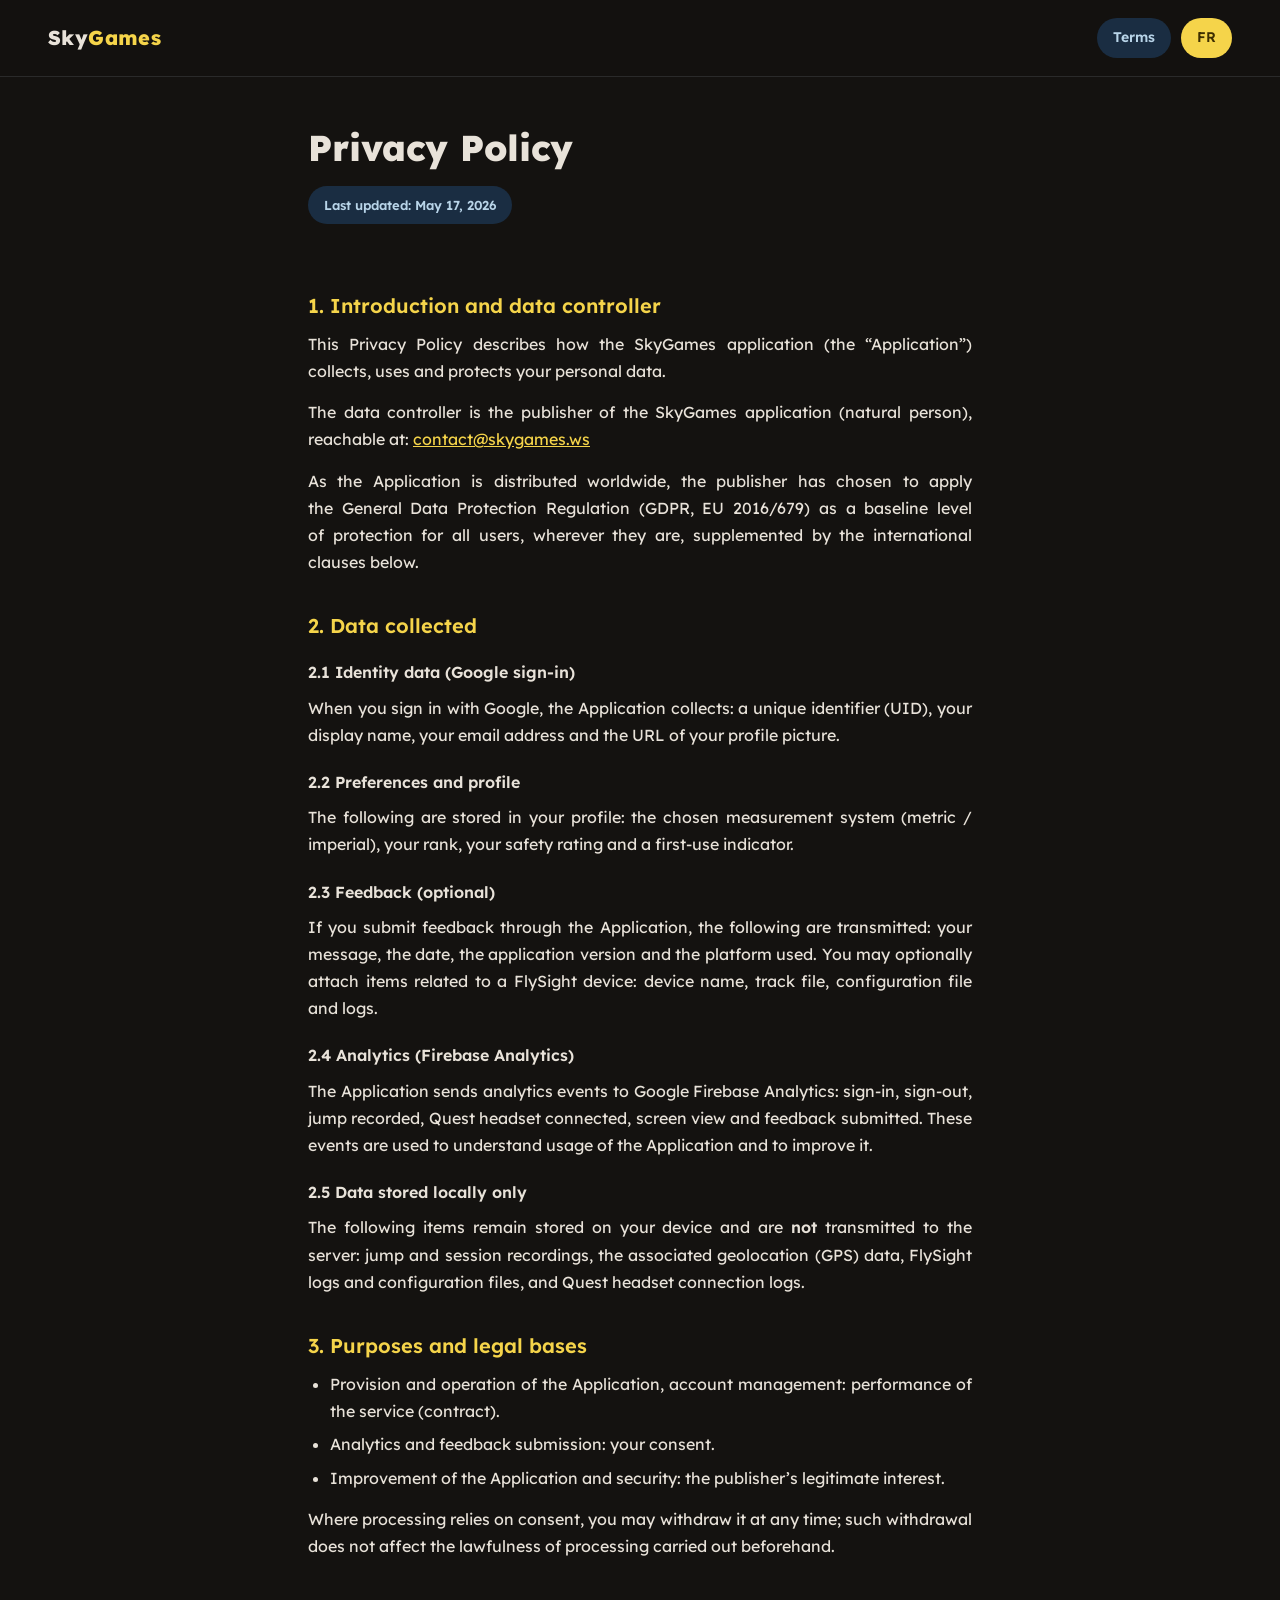
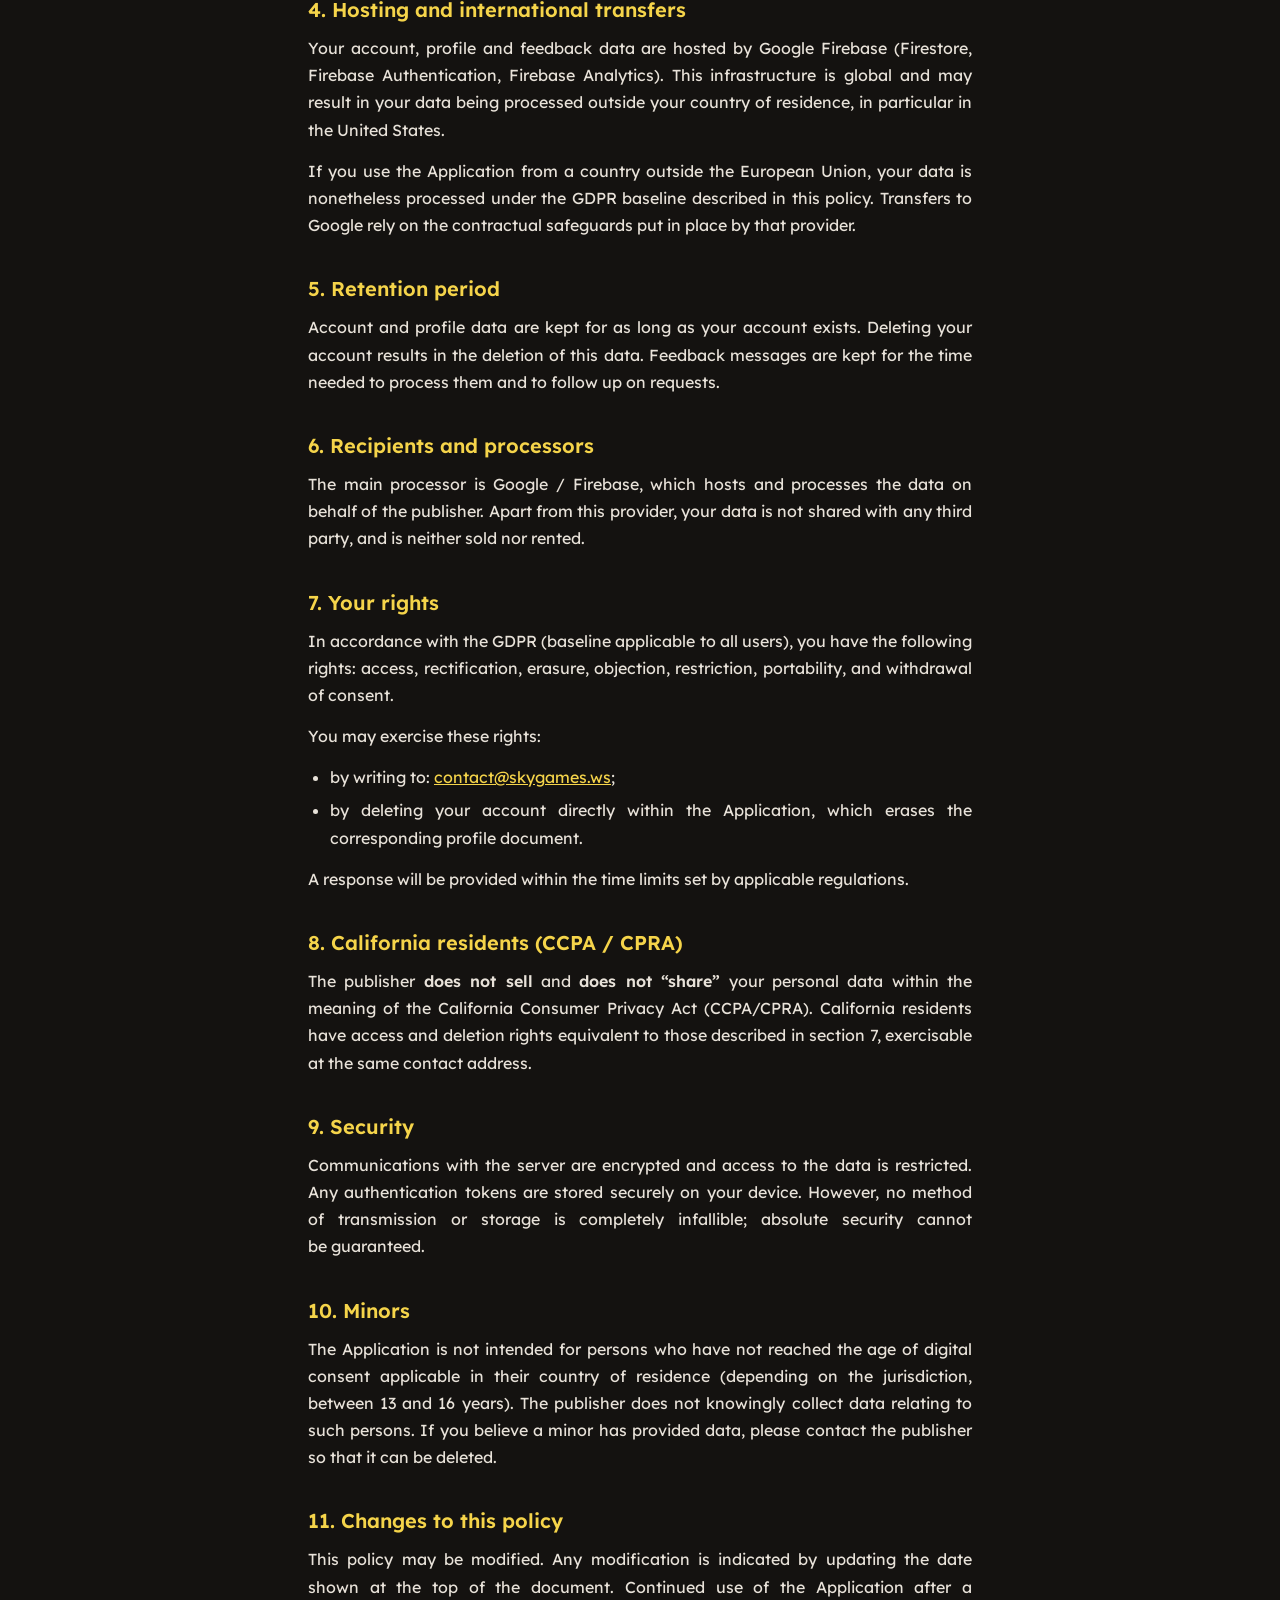
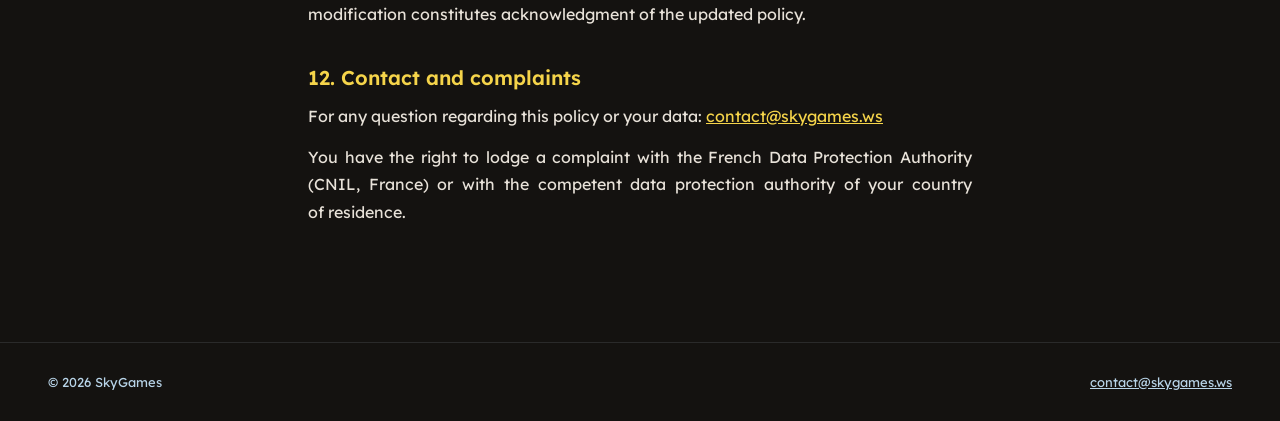
==== legal/privacy-en.html @ 88b8782a "Legal pages site (Lexend, app theme)" ====
<!DOCTYPE html>
<html lang="en">
<head>
  <meta charset="utf-8" />
  <meta name="viewport" content="width=device-width, initial-scale=1" />
  <title>Privacy Policy — SkyGames</title>
  <link href="https://fonts.googleapis.com/css2?family=Lexend:wght@400;600;800&display=swap" rel="stylesheet" />
  <link rel="stylesheet" href="../style.css" />
</head>
<body>
  <header class="top">
    <a class="brand" href="../index.html">Sky<span>Games</span></a>
    <nav>
      <a class="navlink" href="terms-en.html">Terms</a>
      <a class="lang" href="privacy-fr.html">FR</a>
    </nav>
  </header>
  <main>
    <h1>Privacy Policy</h1>
    <span class="updated">Last updated: May 17, 2026</span>

    <section>
      <h2>1. Introduction and data controller</h2>
      <p>This Privacy Policy describes how the SkyGames application (the “Application”) collects, uses and protects your personal data.</p>
      <p>The data controller is the publisher of the SkyGames application (natural person), reachable at: <a href="mailto:contact@skygames.ws">contact@skygames.ws</a></p>
      <p>As the Application is distributed worldwide, the publisher has chosen to apply the General Data Protection Regulation (GDPR, EU&nbsp;2016/679) as a baseline level of protection for all users, wherever they are, supplemented by the international clauses below.</p>
    </section>

    <section>
      <h2>2. Data collected</h2>
      <h3>2.1 Identity data (Google sign-in)</h3>
      <p>When you sign in with Google, the Application collects: a unique identifier (UID), your display name, your email address and the URL of your profile picture.</p>
      <h3>2.2 Preferences and profile</h3>
      <p>The following are stored in your profile: the chosen measurement system (metric / imperial), your rank, your safety rating and a first-use indicator.</p>
      <h3>2.3 Feedback (optional)</h3>
      <p>If you submit feedback through the Application, the following are transmitted: your message, the date, the application version and the platform used. You may optionally attach items related to a FlySight device: device name, track file, configuration file and logs.</p>
      <h3>2.4 Analytics (Firebase Analytics)</h3>
      <p>The Application sends analytics events to Google Firebase Analytics: sign-in, sign-out, jump recorded, Quest headset connected, screen view and feedback submitted. These events are used to understand usage of the Application and to improve it.</p>
      <h3>2.5 Data stored locally only</h3>
      <p>The following items remain stored on your device and are <strong>not</strong> transmitted to the server: jump and session recordings, the associated geolocation (GPS) data, FlySight logs and configuration files, and Quest headset connection logs.</p>
    </section>

    <section>
      <h2>3. Purposes and legal bases</h2>
      <ul>
        <li>Provision and operation of the Application, account management: performance of the service (contract).</li>
        <li>Analytics and feedback submission: your consent.</li>
        <li>Improvement of the Application and security: the publisher’s legitimate interest.</li>
      </ul>
      <p>Where processing relies on consent, you may withdraw it at any time; such withdrawal does not affect the lawfulness of processing carried out beforehand.</p>
    </section>

    <section>
      <h2>4. Hosting and international transfers</h2>
      <p>Your account, profile and feedback data are hosted by Google Firebase (Firestore, Firebase Authentication, Firebase Analytics). This infrastructure is global and may result in your data being processed outside your country of residence, in particular in the United States.</p>
      <p>If you use the Application from a country outside the European Union, your data is nonetheless processed under the GDPR baseline described in this policy. Transfers to Google rely on the contractual safeguards put in place by that provider.</p>
    </section>

    <section>
      <h2>5. Retention period</h2>
      <p>Account and profile data are kept for as long as your account exists. Deleting your account results in the deletion of this data. Feedback messages are kept for the time needed to process them and to follow up on requests.</p>
    </section>

    <section>
      <h2>6. Recipients and processors</h2>
      <p>The main processor is Google / Firebase, which hosts and processes the data on behalf of the publisher. Apart from this provider, your data is not shared with any third party, and is neither sold nor rented.</p>
    </section>

    <section>
      <h2>7. Your rights</h2>
      <p>In accordance with the GDPR (baseline applicable to all users), you have the following rights: access, rectification, erasure, objection, restriction, portability, and withdrawal of consent.</p>
      <p>You may exercise these rights:</p>
      <ul>
        <li>by writing to: <a href="mailto:contact@skygames.ws">contact@skygames.ws</a>;</li>
        <li>by deleting your account directly within the Application, which erases the corresponding profile document.</li>
      </ul>
      <p>A response will be provided within the time limits set by applicable regulations.</p>
    </section>

    <section>
      <h2>8. California residents (CCPA / CPRA)</h2>
      <p>The publisher <strong>does not sell</strong> and <strong>does not “share”</strong> your personal data within the meaning of the California Consumer Privacy Act (CCPA/CPRA). California residents have access and deletion rights equivalent to those described in section&nbsp;7, exercisable at the same contact address.</p>
    </section>

    <section>
      <h2>9. Security</h2>
      <p>Communications with the server are encrypted and access to the data is restricted. Any authentication tokens are stored securely on your device. However, no method of transmission or storage is completely infallible; absolute security cannot be guaranteed.</p>
    </section>

    <section>
      <h2>10. Minors</h2>
      <p>The Application is not intended for persons who have not reached the age of digital consent applicable in their country of residence (depending on the jurisdiction, between 13 and 16 years). The publisher does not knowingly collect data relating to such persons. If you believe a minor has provided data, please contact the publisher so that it can be deleted.</p>
    </section>

    <section>
      <h2>11. Changes to this policy</h2>
      <p>This policy may be modified. Any modification is indicated by updating the date shown at the top of the document. Continued use of the Application after a modification constitutes acknowledgment of the updated policy.</p>
    </section>

    <section>
      <h2>12. Contact and complaints</h2>
      <p>For any question regarding this policy or your data: <a href="mailto:contact@skygames.ws">contact@skygames.ws</a></p>
      <p>You have the right to lodge a complaint with the French Data Protection Authority (CNIL, France) or with the competent data protection authority of your country of residence.</p>
    </section>
  </main>
  <footer>
    <span>&copy; 2026 SkyGames</span>
    <a href="mailto:contact@skygames.ws">contact@skygames.ws</a>
  </footer>
</body>
</html>
---- style.css ----
:root {
  --bg: #141210;
  --text: #e8e2d9;
  --muted: #b8d4e8;
  --gold: #f5d44a;
  --gold-deep: #e3b60a;
  --on-gold: #3d2e00;
  --sv: #1a2d42;
  --card: #2a2a2a;
  --danger: #ef5350;
}

* { box-sizing: border-box; }

html { scroll-behavior: smooth; }

body {
  margin: 0;
  background: var(--bg);
  color: var(--text);
  font-family: 'Lexend', system-ui, sans-serif;
  line-height: 1.7;
  text-wrap: pretty;
}

b, strong { font-weight: 600; }

header.top {
  display: flex;
  align-items: center;
  justify-content: space-between;
  gap: 16px;
  padding: 18px clamp(20px, 5vw, 48px);
  border-bottom: 1px solid var(--card);
  position: sticky;
  top: 0;
  background: rgba(20, 18, 16, 0.92);
  backdrop-filter: blur(8px);
  z-index: 10;
}

.brand {
  font-size: 20px;
  font-weight: 800;
  color: var(--text);
  text-decoration: none;
  letter-spacing: 0.02em;
}

.brand span { color: var(--gold); }

header.top nav {
  display: flex;
  align-items: center;
  gap: 10px;
  flex-wrap: wrap;
}

.navlink {
  color: var(--muted);
  text-decoration: none;
  font-size: 14px;
  font-weight: 600;
  padding: 8px 16px;
  border-radius: 999px;
  background: var(--sv);
}

.navlink:hover { color: var(--text); }

.lang {
  color: var(--on-gold);
  background: var(--gold);
  text-decoration: none;
  font-size: 14px;
  font-weight: 600;
  padding: 8px 16px;
  border-radius: 999px;
}

.lang:hover { background: var(--gold-deep); }

main {
  max-width: 760px;
  margin: 0 auto;
  padding: 48px clamp(20px, 5vw, 48px) 80px;
}

h1 {
  font-size: clamp(28px, 5vw, 36px);
  font-weight: 800;
  line-height: 1.25;
  margin: 0 0 16px;
}

.updated {
  display: inline-block;
  background: var(--sv);
  color: var(--muted);
  border-radius: 999px;
  padding: 8px 16px;
  font-size: 13px;
  font-weight: 600;
  margin: 0 0 32px;
}

section { margin: 36px 0; }

h2 {
  font-size: 20px;
  font-weight: 600;
  color: var(--gold);
  margin: 0 0 12px;
  line-height: 1.35;
}

h3 {
  font-size: 16px;
  font-weight: 600;
  color: var(--text);
  margin: 20px 0 8px;
}

p {
  margin: 0 0 14px;
  text-align: justify;
  hyphens: auto;
}

ul { margin: 0 0 14px; padding-left: 22px; }

li { margin: 6px 0; text-align: justify; hyphens: auto; }

a { color: var(--gold); }

.warning {
  background: rgba(239, 83, 80, 0.08);
  border: 1px solid rgba(239, 83, 80, 0.45);
  border-radius: 16px;
  padding: 22px 26px;
  margin: 36px 0;
}

.warning h2 { color: var(--danger); }

.warning .lead { font-weight: 600; }

footer {
  border-top: 1px solid var(--card);
  padding: 28px clamp(20px, 5vw, 48px);
  color: var(--muted);
  font-size: 13px;
  display: flex;
  gap: 16px;
  flex-wrap: wrap;
  justify-content: space-between;
}

footer a { color: var(--muted); }

/* Landing page */
.hero {
  text-align: center;
  padding: 64px 0 40px;
}

.hero h1 { font-size: clamp(36px, 7vw, 52px); margin-bottom: 12px; }

.hero h1 span { color: var(--gold); }

.hero p {
  color: var(--muted);
  text-align: center;
  max-width: 520px;
  margin: 0 auto 6px;
  font-size: 16px;
}

.docs {
  display: grid;
  grid-template-columns: repeat(auto-fit, minmax(260px, 1fr));
  gap: 16px;
  margin: 40px 0;
}

.doc-card {
  background: var(--card);
  border-radius: 16px;
  padding: 22px 24px;
  display: flex;
  flex-direction: column;
  gap: 12px;
}

.doc-card b { font-size: 16px; }

.doc-links { display: flex; gap: 10px; }

.doc-links a {
  color: var(--muted);
  background: var(--sv);
  text-decoration: none;
  font-size: 13px;
  font-weight: 600;
  padding: 7px 16px;
  border-radius: 999px;
}

.doc-links a:hover { color: var(--text); }
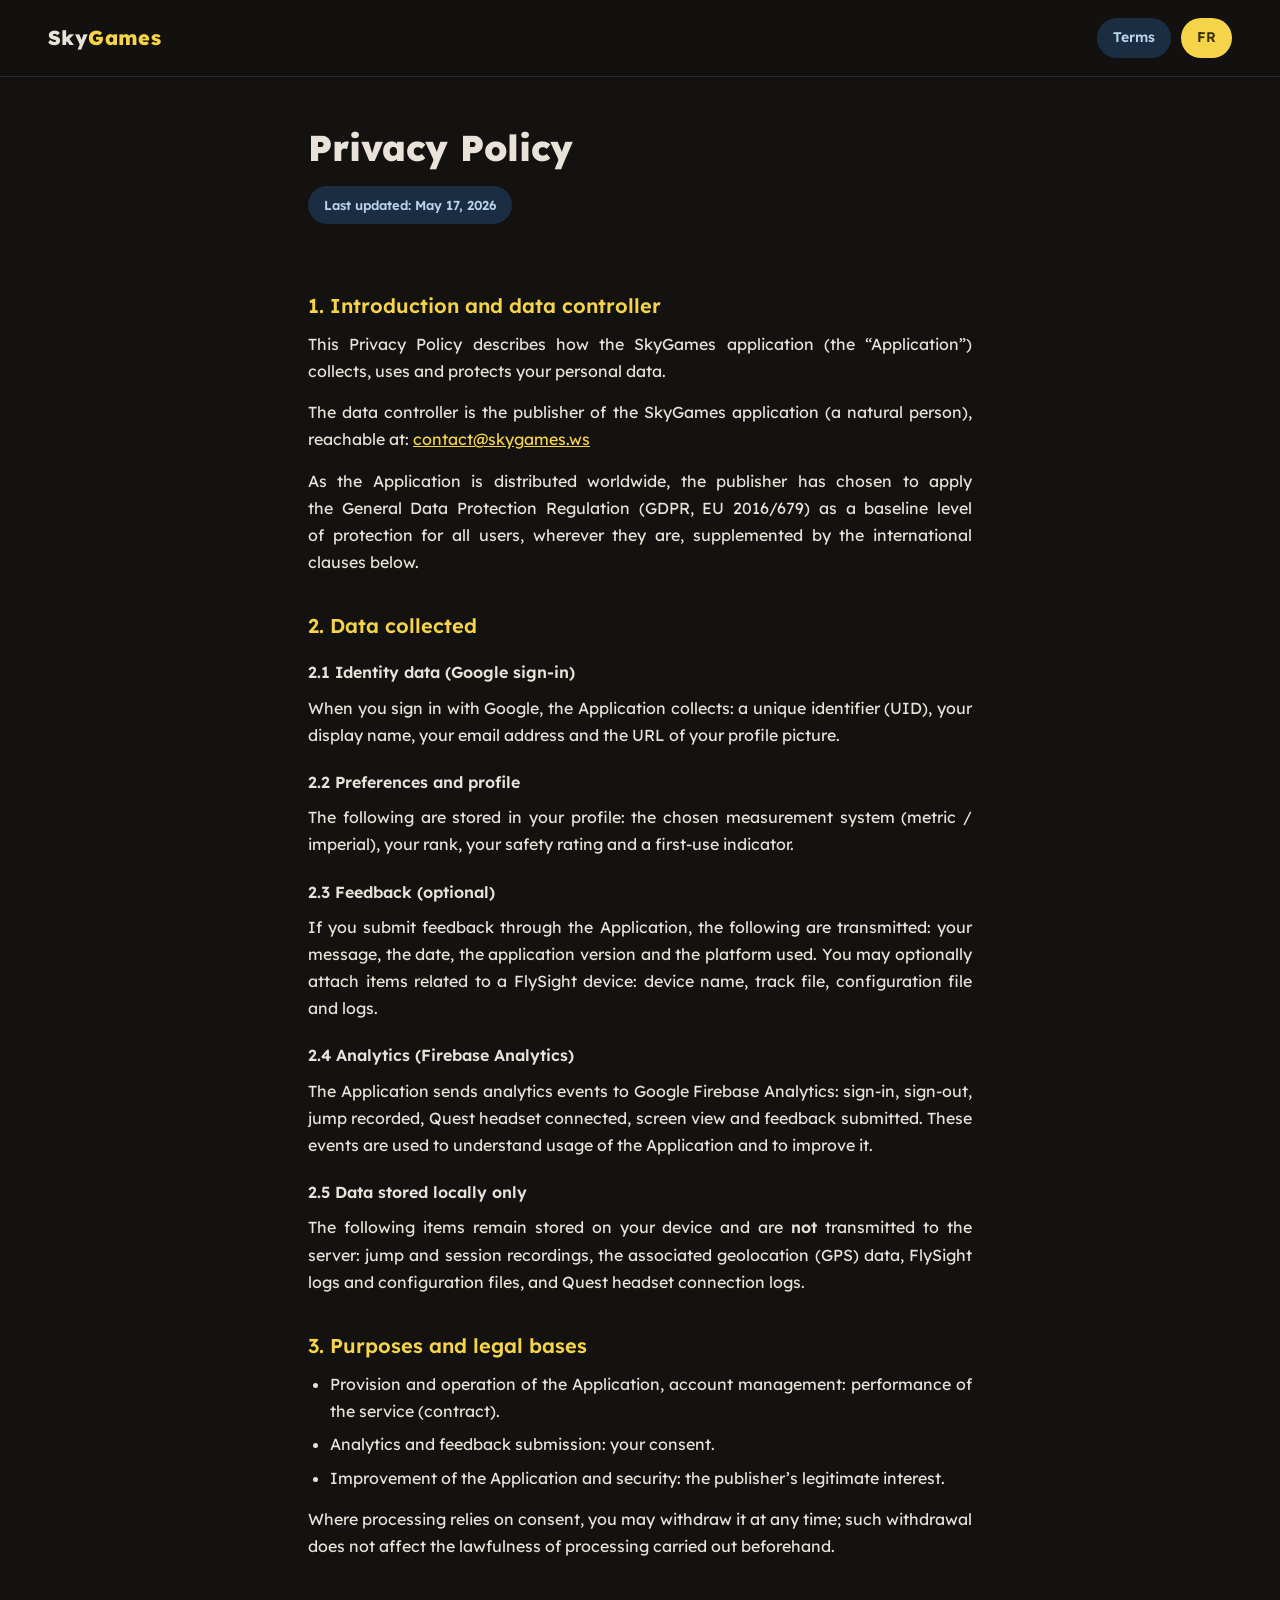
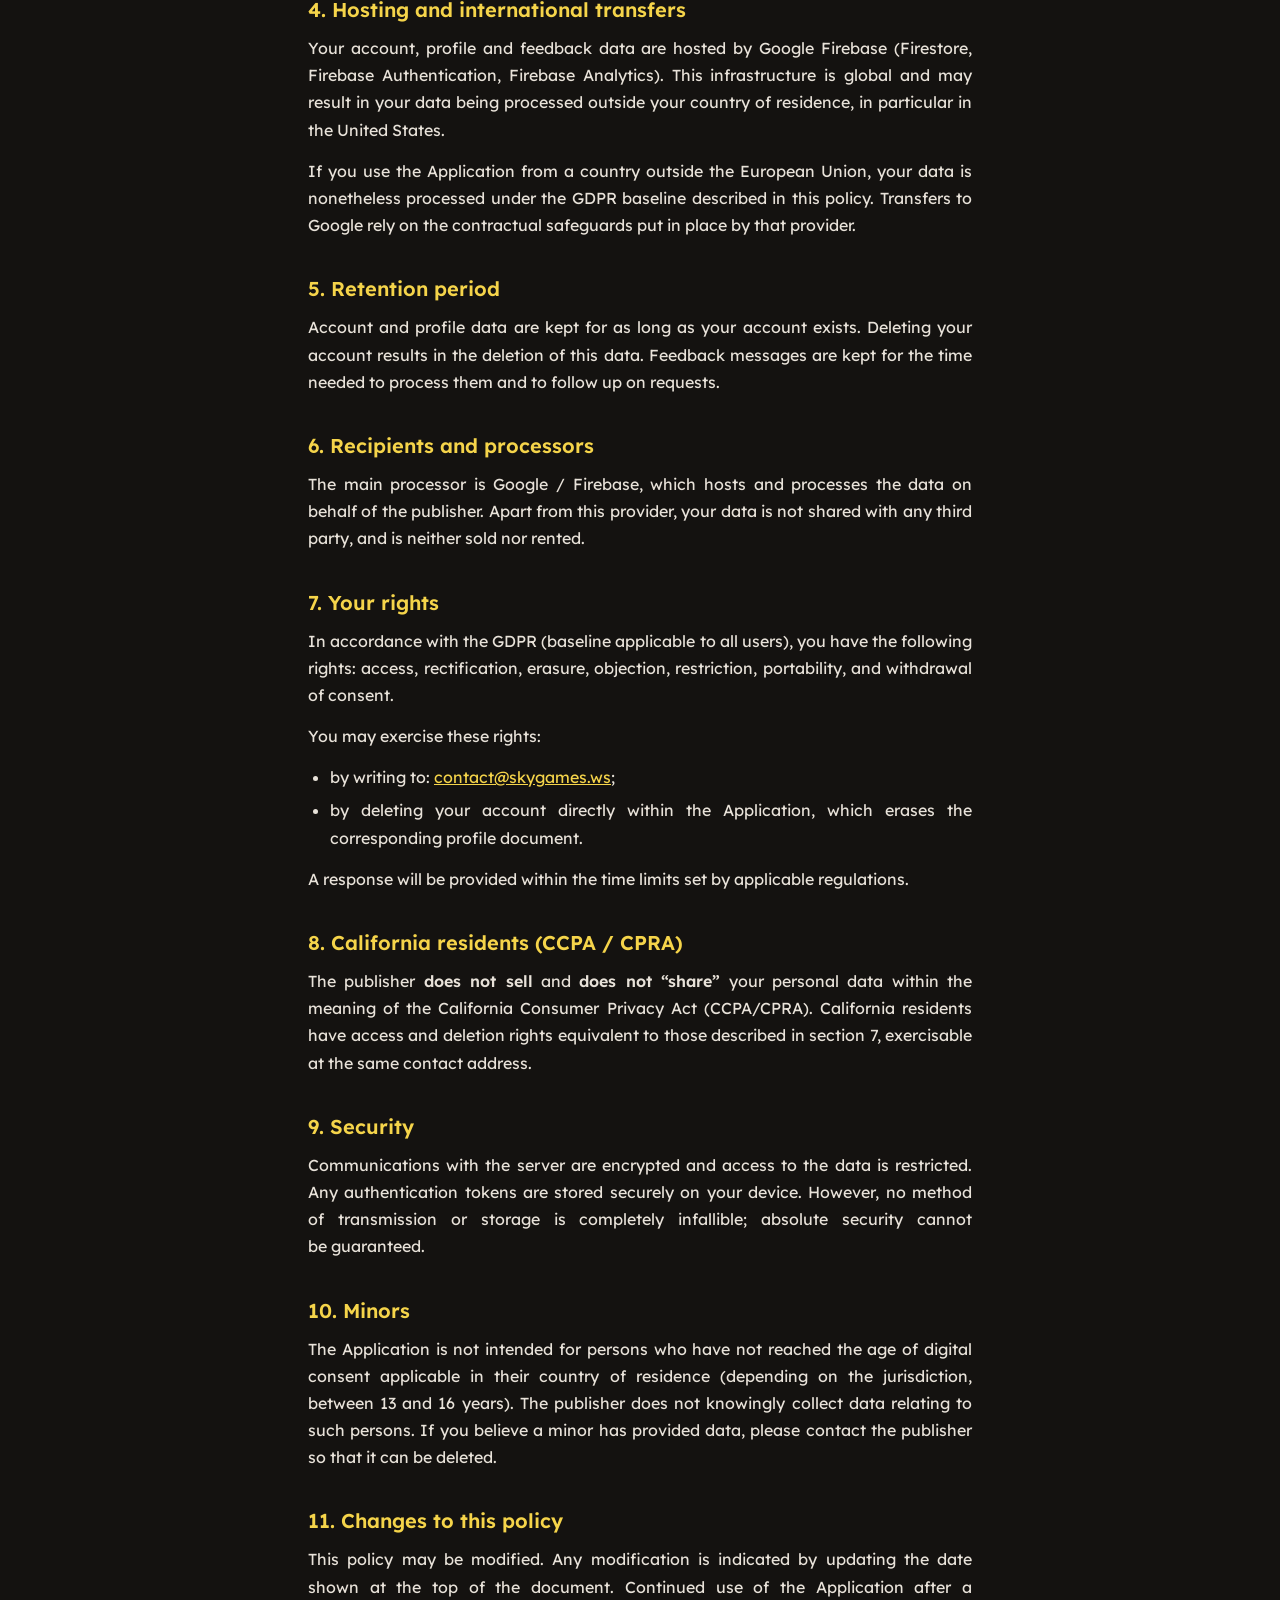
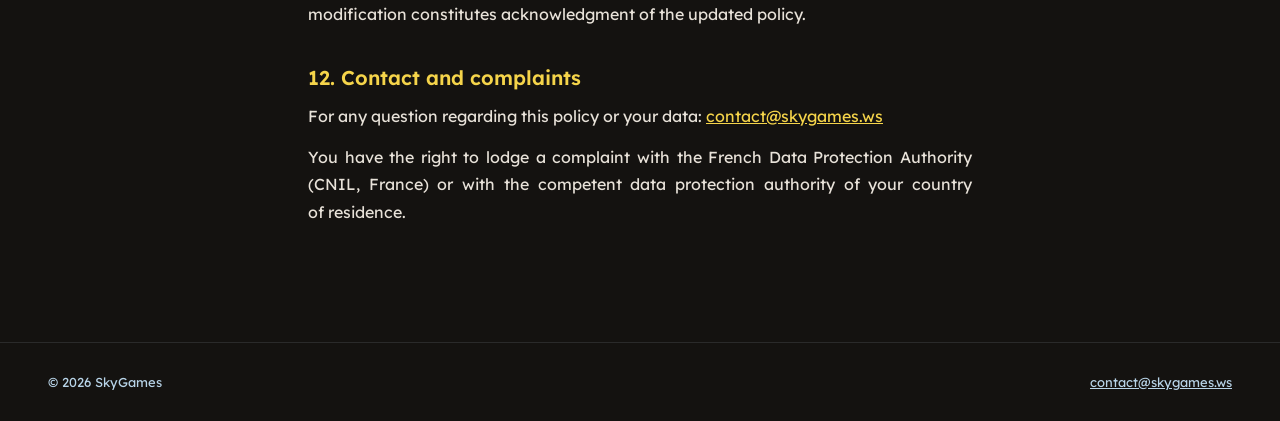
==== commit 8017e465: "Update commits texts" ====
--- a/legal/privacy-en.html
+++ b/legal/privacy-en.html
@@ -22,7 +22,7 @@
     <section>
       <h2>1. Introduction and data controller</h2>
       <p>This Privacy Policy describes how the SkyGames application (the “Application”) collects, uses and protects your personal data.</p>
-      <p>The data controller is the publisher of the SkyGames application (natural person), reachable at: <a href="mailto:contact@skygames.ws">contact@skygames.ws</a></p>
+      <p>The data controller is the publisher of the SkyGames application (a natural person), reachable at: <a href="mailto:contact@skygames.ws">contact@skygames.ws</a></p>
       <p>As the Application is distributed worldwide, the publisher has chosen to apply the General Data Protection Regulation (GDPR, EU&nbsp;2016/679) as a baseline level of protection for all users, wherever they are, supplemented by the international clauses below.</p>
     </section>
 
